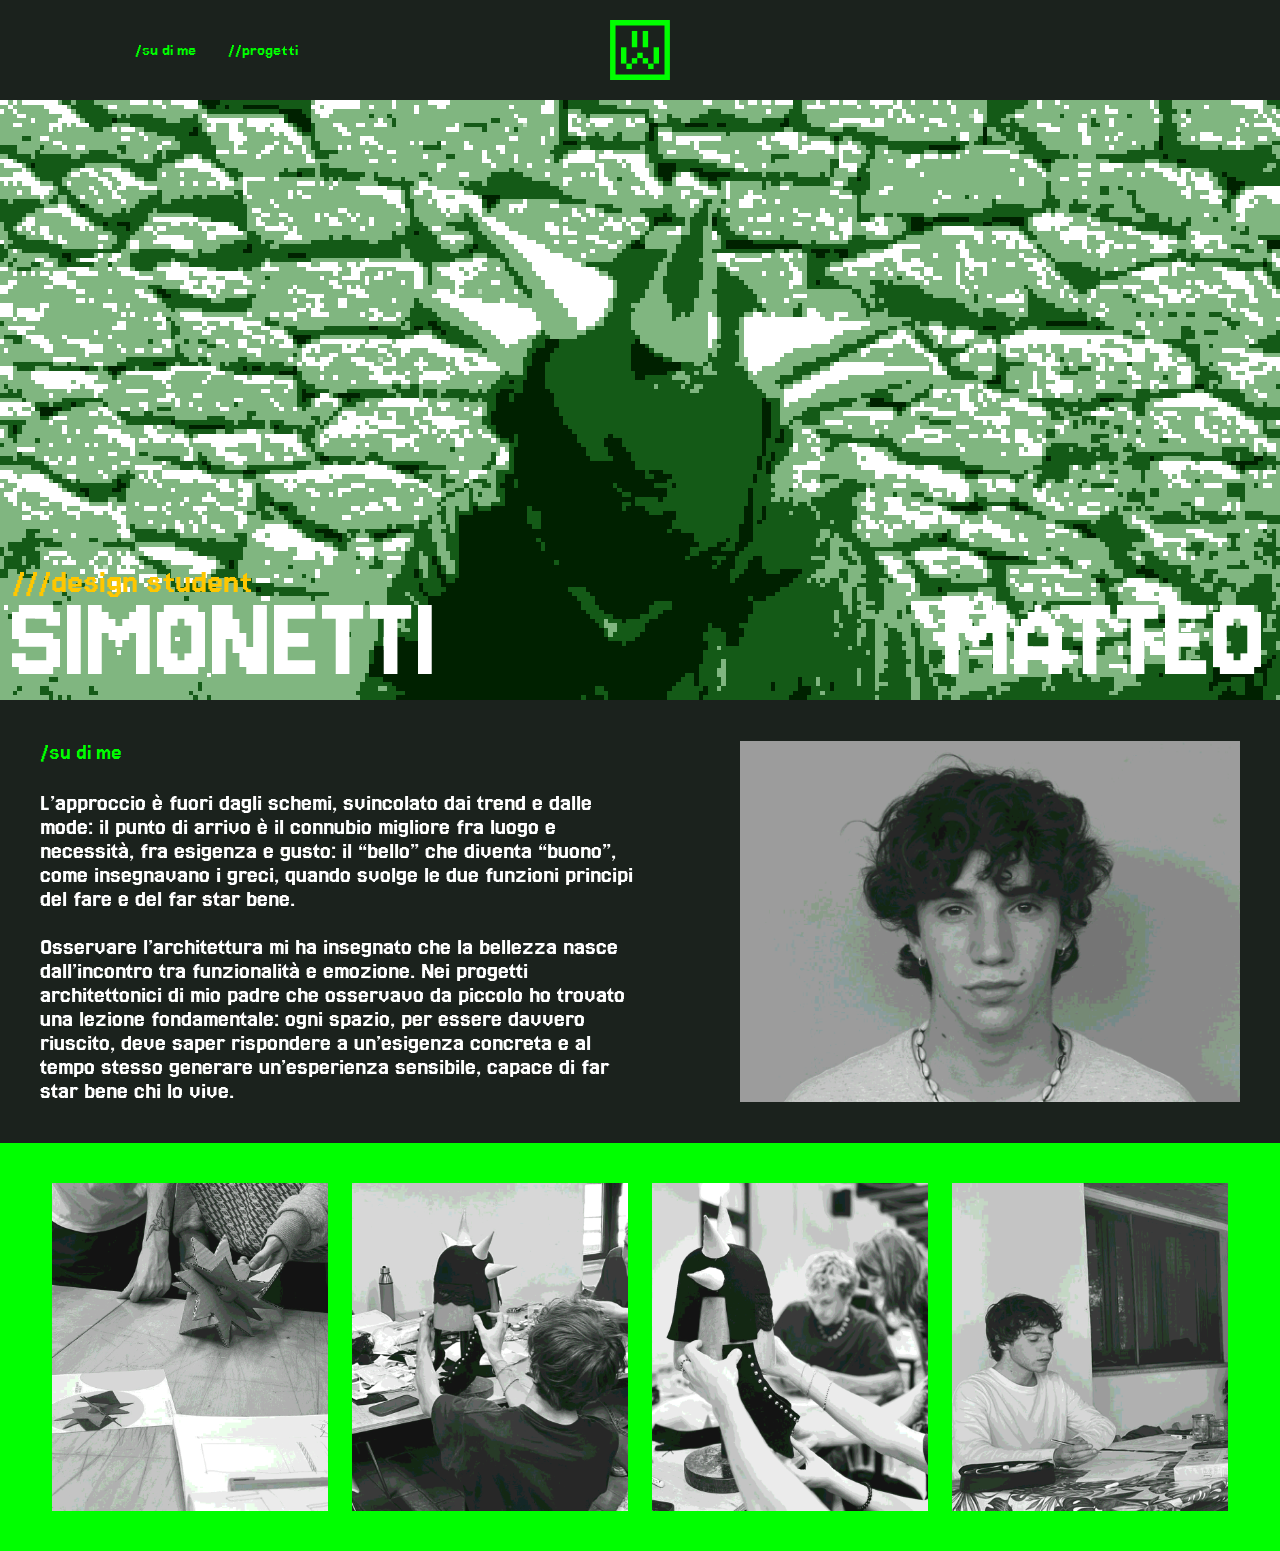
==== index.html @ 5b3b9cf5 "versione_1.1" ====
<!DOCTYPE html>
<html lang="it">

<head>
    <meta charset="UTF-8">
    <meta name="viewport" content="width=device-width, initial-scale=1.0">
    <title>Testo in colonne</title>
    <link rel="stylesheet" href="css/bootstrap-grid.css">
    <link rel="stylesheet" href="css/css.css">
    <link rel="preconnect" href="https://fonts.googleapis.com">
    <link rel="preconnect" href="https://fonts.gstatic.com" crossorigin>
    <link href="https://fonts.googleapis.com/css2?family=Jersey+10&family=Jersey+15&family=Jersey+20&family=Jersey+25&display=swap" rel="stylesheet">
</head>

<body>
    <div class="container-fluid">
        <div class="row align-items-center prima">
            <div class="col-5 menu-tendina">
                <a href="#"><img class="menu" src="imgs/menu.svg" alt="Menù"></a>
            </div>

            <div class="col-4 offset-1 ancore">
                <ul class="nav-list">
                    <li class="nav-item">
                    <a href="#" class="nav-link">/su di me</a>
                    </li>
                    <li class="nav-item">
                    <a href="#" class="nav-link">//progetti</a>
                    </li>
                </ul>
            </div>

            <div class="col-2 d-flex justify-content-center">
                <a href="#"><img class="logo" src="imgs/logo.svg" alt="Logo Matteo Simonetti"></a>
            </div>
        </div>

        <div class="row align-items-end seconda">
            <div class="col-6 nome">
                <h3>///design student</h3>
                <h1>SIMONETTI</h1>
            </div>
            
            <div class="col-6 d-flex justify-content-end cognome">
                <h1>MATTEO</h1>
            </div>
            <div class="col-12 tutto">
                <h3>///design student</h3>
                <h1>SIMONETTI MATTEO</h1>
            </div>
        </div>

        <div class="row align-items-center terza">
            <div class="col-12 col-md-6 introduzione-matteo">
                <h4>/su di me</h4>
                <p>L’approccio è fuori dagli schemi, svincolato dai trend e dalle mode: il punto di arrivo è il connubio migliore fra luogo e necessità, fra esigenza e gusto: il “bello” che diventa “buono”, come insegnavano i greci, quando svolge le due funzioni principi del fare e del far star bene.
                    <br>
                    <span class="continuo">
                        <br>Osservare l’architettura mi ha insegnato che la bellezza nasce dall’incontro tra funzionalità e emozione. Nei progetti architettonici di mio padre che osservavo da piccolo ho trovato una lezione fondamentale: ogni spazio, per essere davvero riuscito, deve saper rispondere a un’esigenza concreta e al tempo stesso generare un’esperienza sensibile, capace di far star bene chi lo vive.
                    </span>
                </p>
            </div>

            <div class="col-12 offset-md-1 col-md-5 foto-matteo">
                <img src="imgs/foto_matteo.png" alt="Ritratto di Matteo Simonetti" class="img-fluid">
            </div>
            </div>
        </div>
    </div>

    <div class="row quarta align-items-center">
        <div class="col-6 col-md-3">
            <img src="imgs/foto_lab_1.png" alt="Attività di progetto" class="img-fluid">
        </div>
        <div class="col-6 col-md-3">
            <img src="imgs/foto_lab_2.png" alt="Attività di progetto" class="img-fluid">
        </div>
        <div class="col-6 col-md-3">
            <img src="imgs/foto_lab_3.png" alt="Attività di progetto" class="img-fluid">
        </div>
        <div class="col-6 col-md-3">
            <img src="imgs/foto_lab_4.png" alt="Attività di progetto" class="img-fluid">
        </div>
    </div>

</body>
</html>
---- css/css.css ----
html, body{
    margin: 0;
    padding: 0;
}

.container-fluid{
    width: 100%;
    margin: 0px;
    padding: 0px;
}

.row{
    margin: 0px;
}

.prima{
    flex-shrink: 0;
    height: 100px;
    background-color: #1B221D;
}

.logo{
    width: 60px;
    height: 60px;
}

.menu{
    width: 60px;
    height: 60px;
}

.ancore{
    display: flex;
}

.menu-tendina{
    display: none;
}

/* Items della navigazione */
.nav-item {
    margin: 0;
    padding: 0;
}

.nav-link {
    color: #00ff00;
    font-family: "Jersey 15";
    font-size: 24px;
    text-decoration: none;
    font-size: 18px;
    margin: 8px;
    padding: 8px;
    white-space: nowrap;
}

.nav-link:hover {
    color: #E2B61A;
}

.nav-list {
    list-style: none;
    padding-left: 0;

    display: flex;
    justify-content: center;
    /* justify-content: flex-start; */
    align-items: center;
}

@media (max-width: 600px){
    .ancore{
        display: none;
    }

    .menu-tendina{
        display:flex;
    }

    .prima{
        height: 60px;
    }

    .logo{
        width: 36px;
        height: 36px;
    }

    .menu{
        width: 36px;
        height: 36px;
    }
}

.seconda{
    height: 600px;
    background-image: url(../imgs/sfondo.png);
    background-size: cover;
    background-position: center;
    background-repeat: no-repeat;
}

.seconda h1{
    color: #FFF;
    font-family: "Jersey 10";
    font-size: 128px;
    font-style: normal;
    font-weight: 400;
    line-height: 80px;
    margin-bottom: 20px;
}

.seconda h3{
    color: #FFC700;
    font-family: "Jersey 15";
    font-size: 36px;
    font-style: normal;
    font-weight: 400;
}

.nome{
    display: inline;
}

.cognome{
    display: inline;
}

.tutto{
    display: none;
}

@media (max-width: 600px){
    .seconda{
        height: 450px;
    }

    .seconda h1{
        font-size: 96px;
        line-height: 60px;
        margin-bottom: 10px;
    }
    
    .seconda h3{
        font-size: 24px;
    }
}

@media (max-width: 790px){
    .nome{
        display: none !important;
    }

    .cognome{
        display: none !important;
    }

    .tutto{
        display: block;
    }
}

.continuo{
    display: inline;
}

.introduzione-matteo{
    padding: 0px;
}

.foto-matteo{
    padding: 0px;
}

@media (max-width: 1024px){
    .continuo{
        display: none;
    }
}

.terza{
    flex-shrink: 0;
    background-color: #1B221D;
    padding: 40px;
}

h4{
    color: #0F0;
    font-family: "Jersey 15";
    font-size: 24px;
    font-style: normal;
    font-weight: 400;
    padding-bottom: 27px;
}

.terza p{
    color: #FFF;
    font-family: "Jersey 25";
    font-size: 24px;
    font-style: normal;
    font-weight: 400;
    line-height: 24px; /* 100% */
}

@media (max-width: 767px){
    .terza{
        padding: 20px;
    }

    .foto-matteo{
        padding-top: 20px;
    }

    h4{
        padding-bottom: 20px;
    }
}

.quarta{
    flex-shrink: 0;
    padding: 40px;
    background: #0F0;
}

.quarta img{
    padding: 0px;
}

@media (max-width: 767px){
    .quarta{
        padding: 20px;
        padding-bottom: 0px;
    }

    .quarta img{
        padding: 0px;
        padding-bottom: 20px;
    }
}
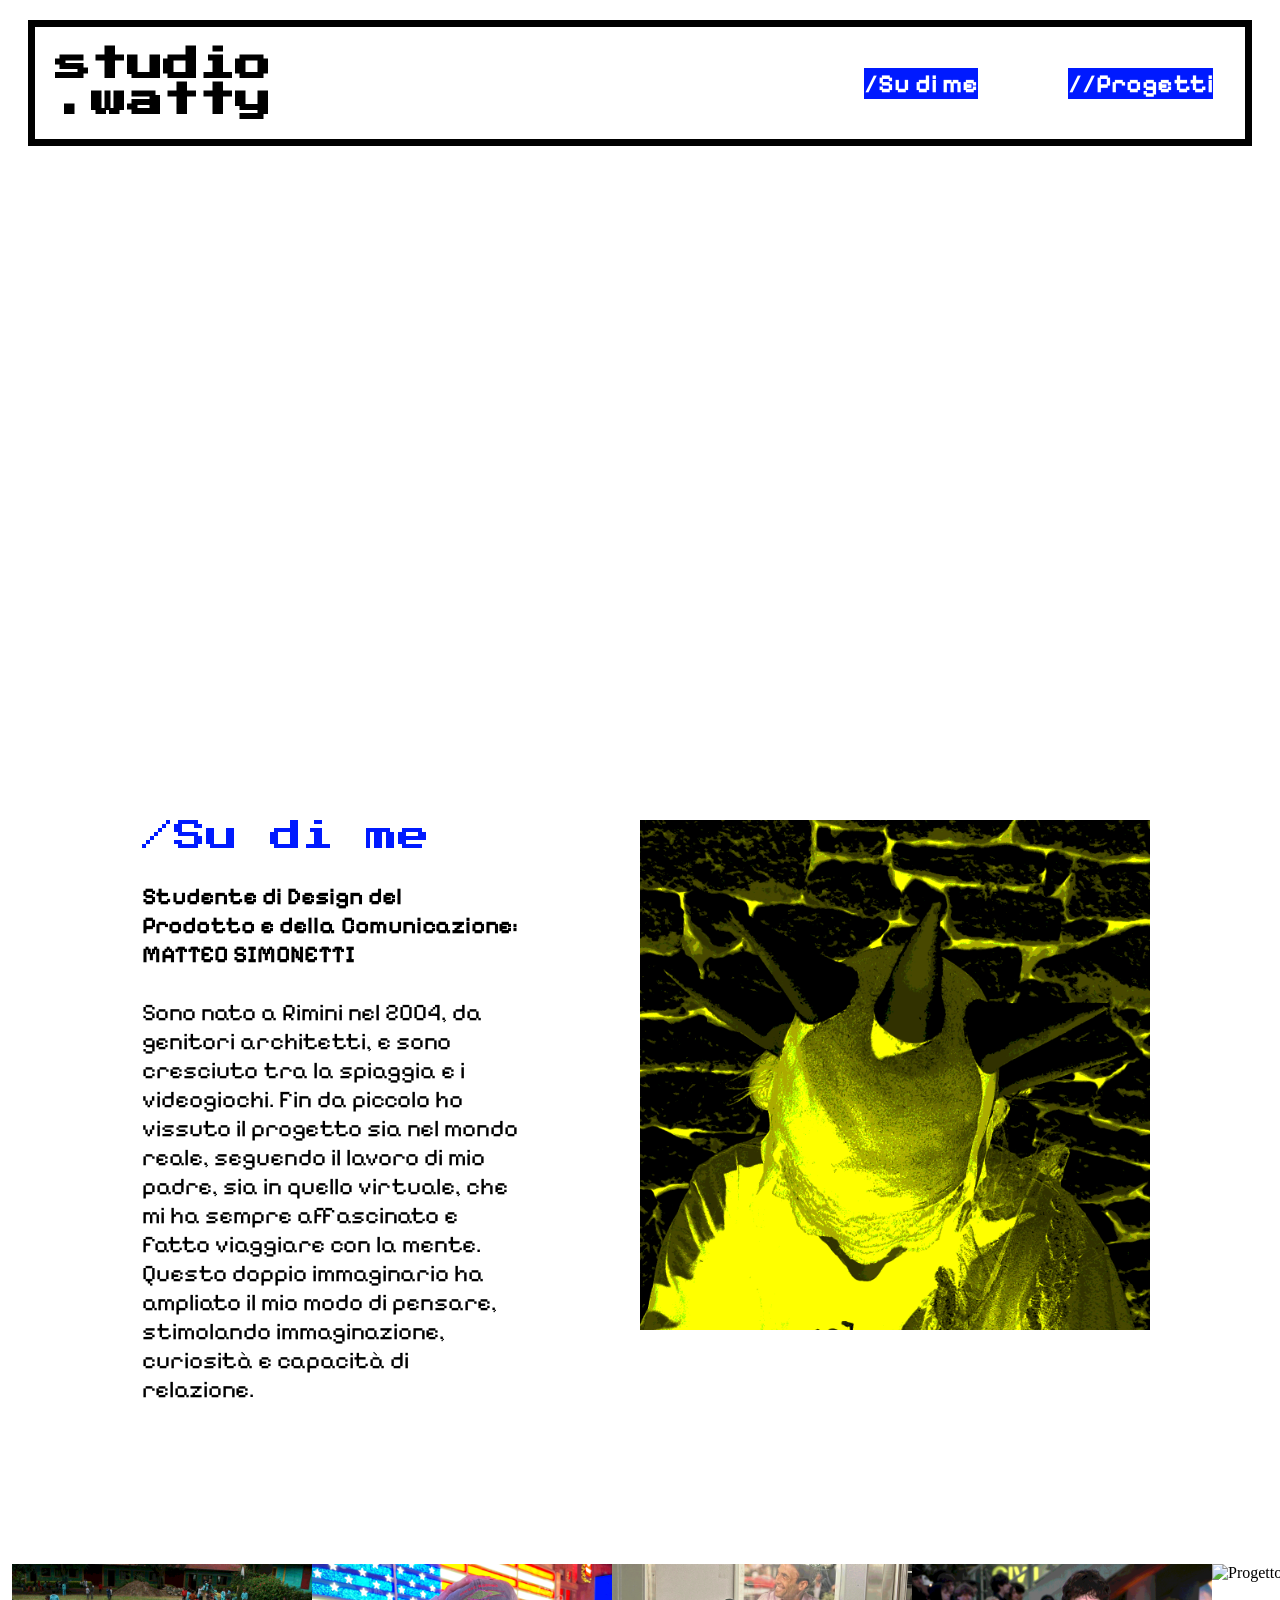
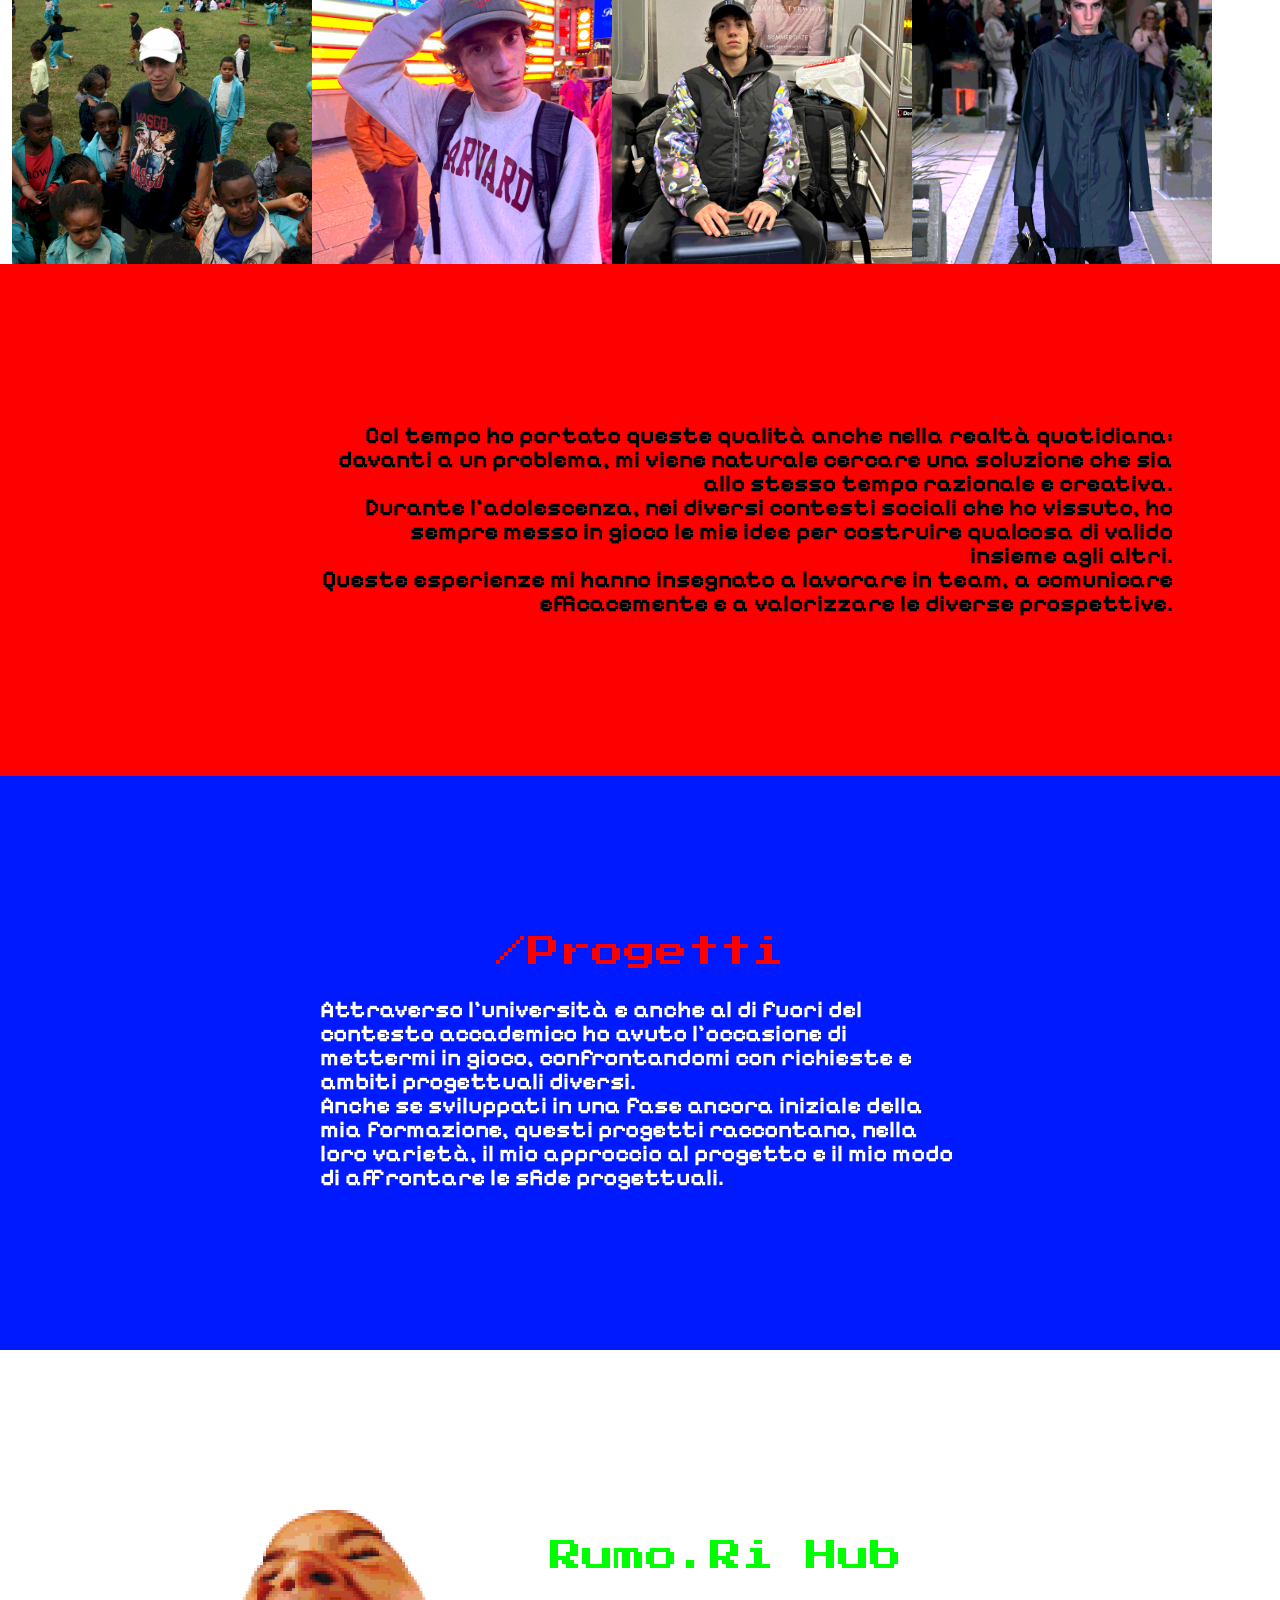
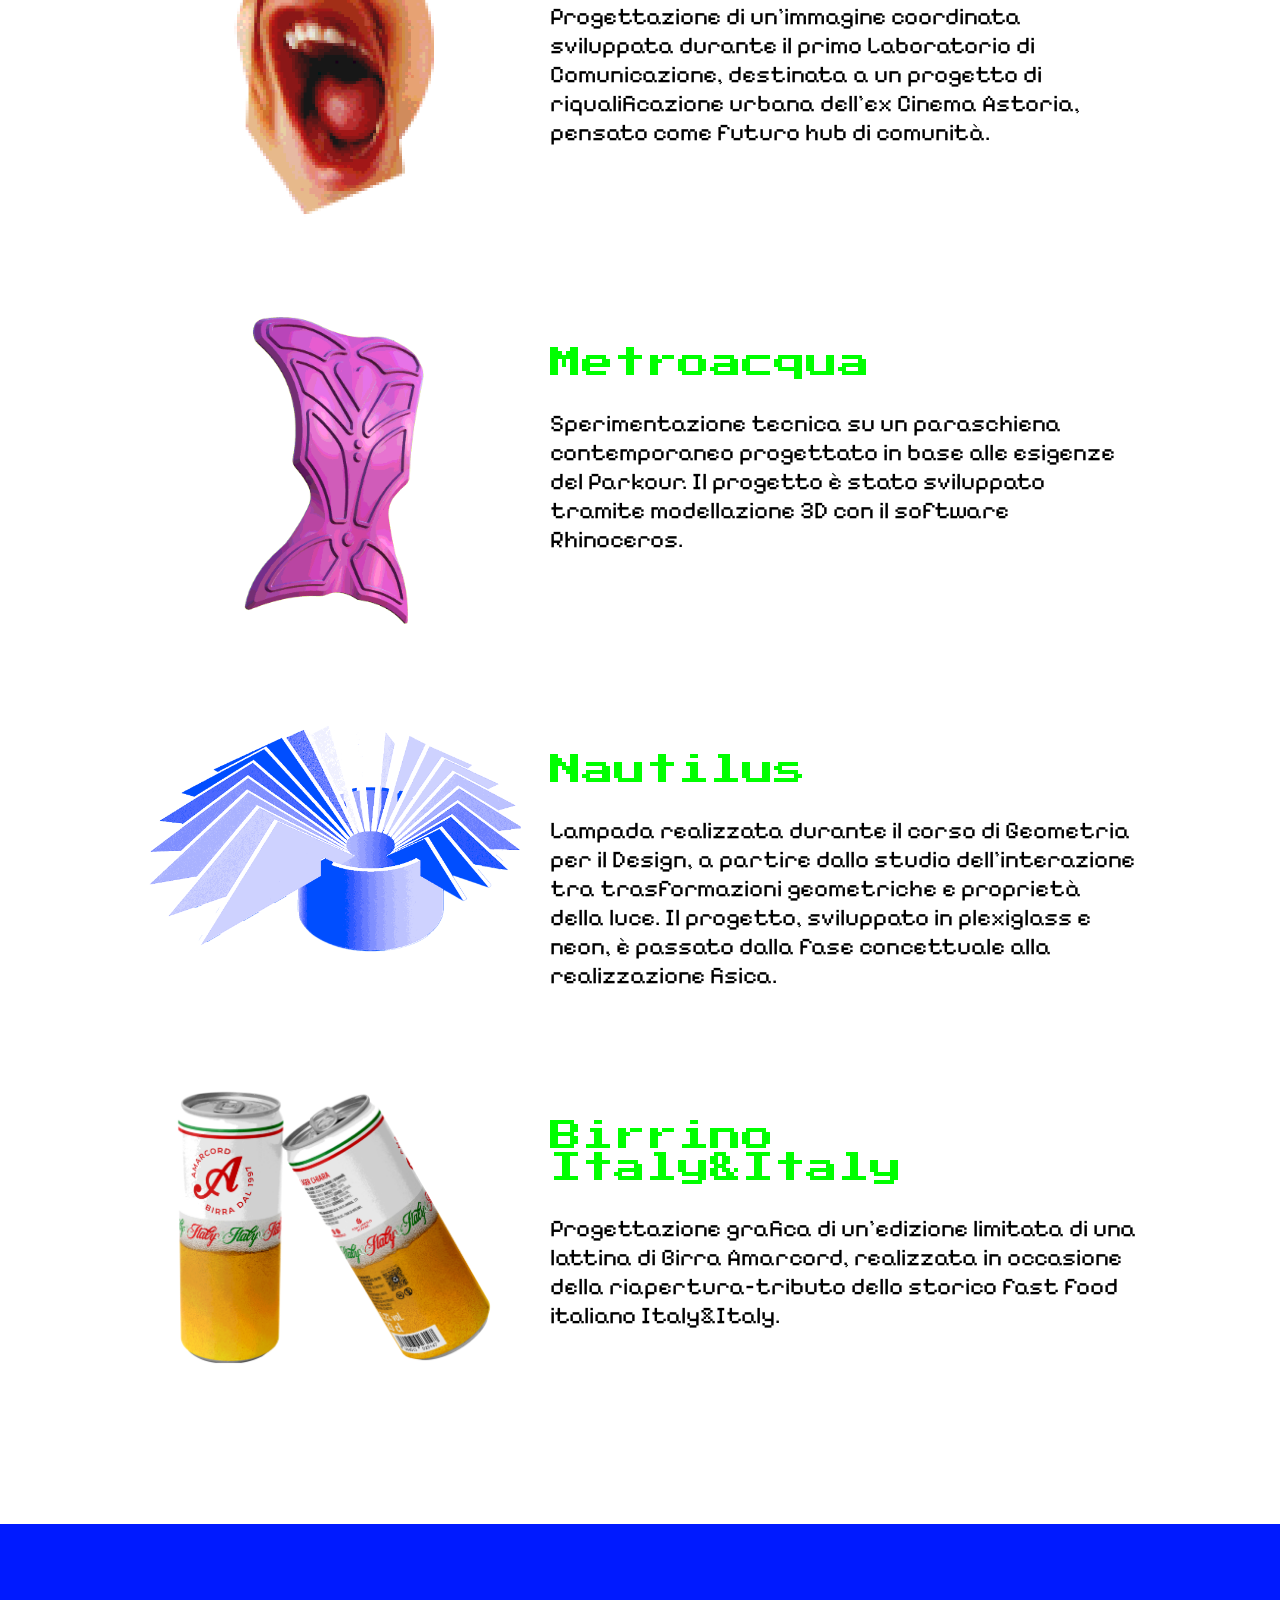
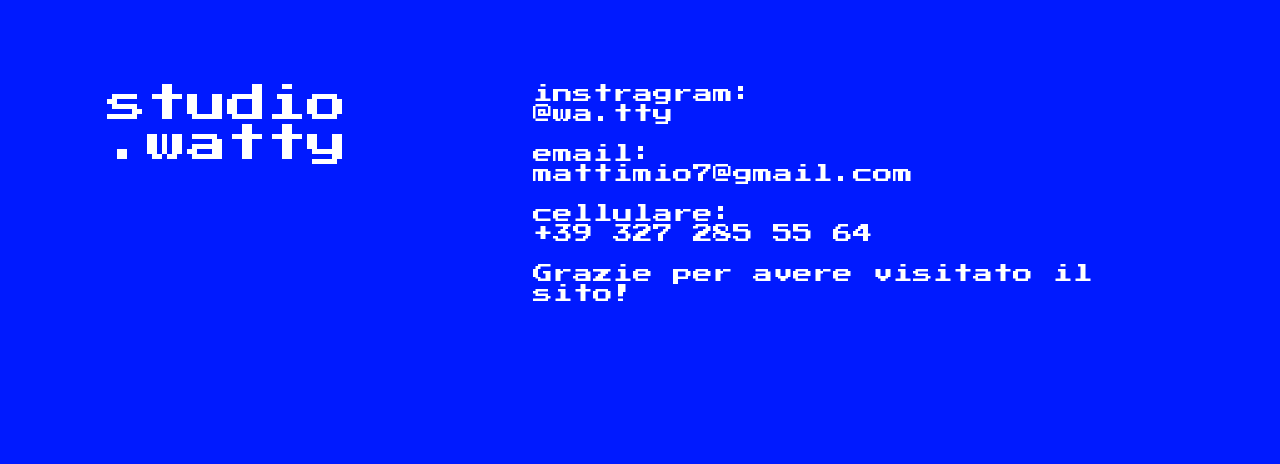
==== commit 0ab2c8b7: "Cambio sito" ====
--- a/index.html
+++ b/index.html
@@ -9,79 +9,172 @@
     <link rel="stylesheet" href="css/css.css">
     <link rel="preconnect" href="https://fonts.googleapis.com">
     <link rel="preconnect" href="https://fonts.gstatic.com" crossorigin>
-    <link href="https://fonts.googleapis.com/css2?family=Jersey+10&family=Jersey+15&family=Jersey+20&family=Jersey+25&display=swap" rel="stylesheet">
+    <link href="https://fonts.googleapis.com/css2?family=Jersey+10&family=Jersey+15&family=Jersey+20&family=Jersey+25&family=Press+Start+2P&display=swap" rel="stylesheet">
+    <link rel="preconnect" href="https://fonts.googleapis.com">
+    <link rel="preconnect" href="https://fonts.gstatic.com" crossorigin>
+    <link href="https://fonts.googleapis.com/css2?family=Jersey+10&family=Jersey+15&family=Jersey+20&family=Jersey+25&family=Pixelify+Sans:wght@400..700&family=Press+Start+2P&display=swap" rel="stylesheet">
 </head>
 
 <body>
-    <div class="container-fluid">
+    <div class="container-fluid container1 bg-img">
         <div class="row align-items-center prima">
-            <div class="col-5 menu-tendina">
-                <a href="#"><img class="menu" src="imgs/menu.svg" alt="Menù"></a>
+            <div class="col-3 logo">
+                <h2>studio<br>.watty</h2>
             </div>
 
-            <div class="col-4 offset-1 ancore">
+            <div class="col-8 offset-1 ancore">
                 <ul class="nav-list">
                     <li class="nav-item">
-                    <a href="#" class="nav-link">/su di me</a>
+                    <a href="#su-di-me" class="nav-link">/Su di me</a>
                     </li>
-                    <li class="nav-item">
-                    <a href="#" class="nav-link">//progetti</a>
+                    <li class="nav-item secondo-nav">
+                    <a href="#progetti" class="nav-link">//Progetti</a>
                     </li>
                 </ul>
-            </div>
-
-            <div class="col-2 d-flex justify-content-center">
-                <a href="#"><img class="logo" src="imgs/logo.svg" alt="Logo Matteo Simonetti"></a>
-            </div>
-        </div>
-
-        <div class="row align-items-end seconda">
-            <div class="col-6 nome">
-                <h3>///design student</h3>
-                <h1>SIMONETTI</h1>
-            </div>
-            
-            <div class="col-6 d-flex justify-content-end cognome">
-                <h1>MATTEO</h1>
-            </div>
-            <div class="col-12 tutto">
-                <h3>///design student</h3>
-                <h1>SIMONETTI MATTEO</h1>
-            </div>
-        </div>
-
-        <div class="row align-items-center terza">
-            <div class="col-12 col-md-6 introduzione-matteo">
-                <h4>/su di me</h4>
-                <p>L’approccio è fuori dagli schemi, svincolato dai trend e dalle mode: il punto di arrivo è il connubio migliore fra luogo e necessità, fra esigenza e gusto: il “bello” che diventa “buono”, come insegnavano i greci, quando svolge le due funzioni principi del fare e del far star bene.
-                    <br>
-                    <span class="continuo">
-                        <br>Osservare l’architettura mi ha insegnato che la bellezza nasce dall’incontro tra funzionalità e emozione. Nei progetti architettonici di mio padre che osservavo da piccolo ho trovato una lezione fondamentale: ogni spazio, per essere davvero riuscito, deve saper rispondere a un’esigenza concreta e al tempo stesso generare un’esperienza sensibile, capace di far star bene chi lo vive.
-                    </span>
-                </p>
-            </div>
-
-            <div class="col-12 offset-md-1 col-md-5 foto-matteo">
-                <img src="imgs/foto_matteo.png" alt="Ritratto di Matteo Simonetti" class="img-fluid">
-            </div>
             </div>
         </div>
     </div>
 
-    <div class="row quarta align-items-center">
-        <div class="col-6 col-md-3">
-            <img src="imgs/foto_lab_1.png" alt="Attività di progetto" class="img-fluid">
+    <div class="container-fluid container2">
+        <div class="row align-items-start seconda" id="su-di-me">
+            <div class="col-12 offset-md-1 col-md-4 su-di-me">
+                <h1>/Su di me</h1>
+                <p><strong>Studente di Design del Prodotto e della Comunicazione:<br>MATTEO SIMONETTI
+                </strong>
+                <br>
+                <br>
+                Sono nato a Rimini nel 2004, da genitori architetti, e sono cresciuto tra la spiaggia e i videogiochi. Fin da piccolo ho vissuto il progetto sia nel mondo reale, seguendo il lavoro di mio padre, sia in quello virtuale, che mi ha sempre affascinato e fatto viaggiare con la mente. Questo doppio immaginario ha ampliato il mio modo di pensare, stimolando immaginazione, curiosità e capacità di relazione.
+                </p>
+            </div>
+            <div class="offset-1 col-10 offset-md-1 col-md-5 foto-mia">
+                <img src="imgs/foto-mia.png" alt="Matteo Simonetti" class="img-fluid">
+            </div>
         </div>
-        <div class="col-6 col-md-3">
-            <img src="imgs/foto_lab_2.png" alt="Attività di progetto" class="img-fluid">
+
+        <!--Carousel di immagini mie-->
+        <div class="row terza">
+            <div class="carousel-container">
+                <div class="carousel-item">
+                    <img src="imgs/watty1.png" alt="Progetto 1" class="carousel-img">
+                </div>
+                <div class="carousel-item">
+                    <img src="imgs/watty2.png" alt="Progetto 2" class="carousel-img">
+                </div>
+                <div class="carousel-item">
+                    <img src="imgs/watty3.png" alt="Progetto 3" class="carousel-img">
+                </div>
+                <div class="carousel-item">
+                    <img src="imgs/watty4.png" alt="Progetto 4" class="carousel-img">
+                </div>
+                <div class="carousel-item">
+                    <img src="imgs/watty5.png" alt="Progetto 5" class="carousel-img">
+                </div>
+                <div class="carousel-item">
+                    <img src="imgs/watty6.png" alt="Progetto 6" class="carousel-img">
+                </div>
+                <div class="carousel-item">
+                    <img src="imgs/watty1.png" alt="Progetto 1" class="carousel-img">
+                </div>
+                <div class="carousel-item">
+                    <img src="imgs/watty2.png" alt="Progetto 2" class="carousel-img">
+                </div>
+                <div class="carousel-item">
+                    <img src="imgs/watty3.png" alt="Progetto 3" class="carousel-img">
+                </div>
+                <div class="carousel-item">
+                    <img src="imgs/watty4.png" alt="Progetto 4" class="carousel-img">
+                </div>
+                <div class="carousel-item">
+                    <img src="imgs/watty5.png" alt="Progetto 5" class="carousel-img">
+                </div>
+                <div class="carousel-item">
+                    <img src="imgs/watty6.png" alt="Progetto 6" class="carousel-img">
+                </div>
+            </div>
         </div>
-        <div class="col-6 col-md-3">
-            <img src="imgs/foto_lab_3.png" alt="Attività di progetto" class="img-fluid">
+
+        <div class="row quarta">
+            <div class="col-12 offset-md-3 col-md-8 testo-hobby">
+                <p>Col tempo ho portato queste qualità anche nella realtà quotidiana: davanti a un problema, mi viene naturale cercare una soluzione che sia allo stesso tempo razionale e creativa.
+                    <br>Durante l’adolescenza, nei diversi contesti sociali che ho vissuto, ho sempre messo in gioco le mie idee per costruire qualcosa di valido insieme agli altri.
+                    <br>Queste esperienze mi hanno insegnato a lavorare in team, a comunicare efficacemente e a valorizzare le diverse prospettive.
+                </p>
+                </div>
         </div>
-        <div class="col-6 col-md-3">
-            <img src="imgs/foto_lab_4.png" alt="Attività di progetto" class="img-fluid">
+
+        <div class="row quinta" id="progetti">
+            <div class="col-12 offset-md-3 col-md-6 progetti-intro">
+                <h1>/Progetti</h1>
+                <p>Attraverso l’università e anche al di fuori del contesto accademico ho avuto l’occasione di mettermi in gioco, confrontandomi con richieste e ambiti progettuali diversi.
+                    <br>Anche se sviluppati in una fase ancora iniziale della mia formazione, questi progetti raccontano, nella loro varietà, il mio approccio al progetto e il mio modo di affrontare le sfide progettuali.
+                </p>
+            </div>
+        </div>
+
+        <div class="row project-row xprima">
+            <div class="col-md-4 offset-md-1 offset-1 col-10">
+                <img src="imgs/rumori.png" alt="Progetto 1" class="project-img">
+            </div>
+            <div class="col-md-6 col-12">
+                <div class="project-content">
+                    <h1>Rumo.Ri Hub</h1>
+                    <p>Progettazione di un’immagine coordinata sviluppata durante il primo Laboratorio di Comunicazione, destinata a un progetto di riqualificazione urbana dell’ex Cinema Astoria, pensato come futuro hub di comunità.</p>
+                </div>
+            </div>
+        </div>
+
+        <div class="row project-row">
+            <div class="col-md-4 offset-md-1 offset-1 col-10">
+                <img src="imgs/metroacqua.png" alt="Progetto 2" class="project-img">
+            </div>
+            <div class="col-md-6 col-12">
+                <div class="project-content">
+                    <h1>Metroacqua</h1>
+                    <p>Sperimentazione tecnica su un paraschiena contemporaneo progettato in base alle esigenze del Parkour. Il progetto è stato sviluppato tramite modellazione 3D con il software Rhinoceros.</p>
+                </div>
+            </div>
+        </div>
+
+        <div class="row project-row">
+            <div class="col-md-4 offset-md-1 offset-1 col-10">
+                <img src="imgs/nautilus.png" alt="Progetto 3" class="project-img">
+            </div>
+            <div class="col-md-6 col-12">
+                <div class="project-content">
+                    <h1>Nautilus</h1>
+                    <p>Lampada realizzata durante il corso di Geometria per il Design, a partire dallo studio dell’interazione tra trasformazioni geometriche e proprietà della luce. Il progetto, sviluppato in plexiglass e neon, è passato dalla fase concettuale alla realizzazione fisica.</p>
+                </div>
+            </div>
+        </div>
+
+        <div class="row project-row xultima">
+            <div class="col-md-4 offset-md-1 offset-1 col-10">
+                <img src="imgs/birrino.png" alt="Progetto 4" class="project-img">
+            </div>
+            <div class="col-md-6 col-12">
+                <div class="project-content">
+                    <h1>Birrino Italy&Italy</h1>
+                    <p>Progettazione grafica di un’edizione limitata di una lattina di Birra Amarcord, realizzata in occasione della riapertura–tributo dello storico fast food italiano Italy&Italy.</p>
+                </div>
+            </div>
+        </div>
+
+        <div class="row footer">
+            <div class="col-12 offset-md-1 col-md-4">
+                <h3>studio<br>.watty</h3>
+            </div>
+            <div class="col-12 col-md-6">
+                <p>instragram:<br>
+                @wa.tty
+                <br> <br>
+                email:<br>
+                mattimio7@gmail.com
+                <br> <br>
+                cellulare:<br>
+                +39 327 285 55 64
+                <br> <br>
+                Grazie per avere visitato il sito!
+            </div>
         </div>
     </div>
-
-</body>
-</html>+</body>
--- a/css/css.css
+++ b/css/css.css
@@ -1,239 +1,387 @@
 html, body{
+    margin: 0px;
+    padding: 0px;
+    height: 100%;
+}
+
+.container-fluid{
+    padding: 0px;
+    margin: 0px;
+}
+
+.container1{
+    padding-left: 40px !important;
+    padding-right: 40px !important;
+    padding-top: 20px !important;
+}
+
+
+
+.container2{
+    padding: 0px 40px !important;
+}
+
+.bg-img{
+    background-image: url('../imgs/golf2.png');
+    background-size: cover;
+    background-position: center;
+    min-height: 660px;
+}
+
+.prima{
+    padding: 20px;
+    border: 1px solid #ccc;
+    border: 7px solid #000;
+    background: #FFF;
+}
+
+.logo{
+    color: #000;
+    font-family: "Press Start 2P";
+    font-size: 24px;
+    padding: 0px;
+}
+
+.nav-item{
+    list-style: none;
+    text-decoration: none;
+    display: inline-block;
+    color: white;
+    font-family: "Pixelify Sans";
+    font-size: 26px;
+    font-style: normal;
+    font-weight: 700;
+    line-height: normal;
+    padding: 0px;
+    background-color: #001AFF;
+    transition: background-color 0.3s ease;
+}
+
+.secondo-nav{
+    margin-left: 80px;
+}
+
+.ancore {
+    display: flex;
+    justify-content: flex-end;
+}
+
+.nav-list {
+    display: flex;
+    flex-wrap: wrap;
+    list-style: none;
     margin: 0;
     padding: 0;
-}
-
-.container-fluid{
+    justify-content: flex-end;
+    gap: 10px;
+}
+
+.nav-item:hover{
+    background-color: #FF0000;
+}
+
+.nav-list{
+    justify-content: end;
+}
+
+.nav-link{
+    text-decoration: none;
+    color: white;
+}
+
+h1{
+    color: #001AFF;
+    font-family: "Press Start 2P";
+    font-size: 32px;
+    font-style: normal;
+    font-weight: 400;
+    line-height: normal;
+    padding-bottom: 30px;
+}
+
+P{
+    color: #000;
+    font-family: "Pixelify Sans";
+    font-size: 24px;
+}
+
+.su-di-me{
+    padding-right: 20px;
+}
+
+.foto-mia{
+    justify-content: end;
+    padding: 0px;
+}
+
+.seconda{
+    padding: 160px 0px;
+    align-items: flex-start;
+}
+
+.terza{
+    overflow: hidden;
+    width: 100vw;
+    position: relative;
+    left: 50%;
+    right: 50%;
+    margin-left: -50vw;
+    margin-right: -50vw;
+}
+
+.carousel-container{
+    display: flex;
+    gap: 0px;
+    animation: scroll 20s linear infinite;
+}
+
+@keyframes scroll {
+    0% {
+        transform: translateX(0);
+    }
+    100% {
+        transform: translateX(-100%);
+    }
+}
+
+.carousel-item{
+    flex: 0 0 auto;
+    aspect-ratio: 1 / 1;
+    min-width: calc(100vw / 6);
+    height: 300px;
+}
+
+.carousel-img{
     width: 100%;
-    margin: 0px;
-    padding: 0px;
-}
-
-.row{
-    margin: 0px;
-}
-
-.prima{
-    flex-shrink: 0;
-    height: 100px;
-    background-color: #1B221D;
-}
-
-.logo{
-    width: 60px;
-    height: 60px;
-}
-
-.menu{
-    width: 60px;
-    height: 60px;
-}
-
-.ancore{
-    display: flex;
-}
-
-.menu-tendina{
-    display: none;
-}
-
-/* Items della navigazione */
-.nav-item {
-    margin: 0;
-    padding: 0;
-}
-
-.nav-link {
+    height: 100%;
+    object-fit: cover;
+    display: block;
+}
+
+.quarta{
+    padding: 160px 0px;
+    background-color:#FF0000;
+    width: 100vw;
+    position: relative;
+    left: 50%;
+    right: 50%;
+    margin-left: -50vw;
+    margin-right: -50vw;
+}
+
+.quinta{
+    padding: 160px 0px;
+    background-color:#001AFF ;
+    width: 100vw;
+    position: relative;
+    left: 50%;
+    right: 50%;
+    margin-left: -50vw;
+    margin-right: -50vw;
+}
+
+.quinta h1{
+    color:#FF0000;
+    text-align: center;
+    padding-bottom: 30px;
+    position: relative;
+    z-index: 1;
+}
+
+.quinta p{
+    color: #FFF;
+    font-family: "Pixelify Sans";
+    font-size: 24px;
+    font-style: normal;
+    font-weight: 700;
+    line-height: 24px; /* 100% */
+    position: relative;
+    z-index: 1;
+}
+
+.testo-hobby{
+    color: #000;
+    text-align: right;
+    font-family: "Pixelify Sans";
+    font-size: 24px;
+    font-style: normal;
+    font-weight: 700;
+    line-height: 24px; /* 100% */
+    position: relative;
+    z-index: 1;
+}
+
+.project-img{
+    width: 100%;
+    object-fit: cover;
+    display: block;
+    max-width: 400px;
+}
+
+h3{
+    color: #0F0;
+    text-align: center;
+    font-family: "Pixelify Sans";
+    font-size: 36px;
+    font-style: normal;
+    font-weight: 400;
+    line-height: 30px; /* 83.333% */
+    padding: 10px 0px;
+}
+
+.xprima{
+        padding-top: 160px;
+    }
+
+.xultima{
+        padding-bottom: 160px;
+        margin-bottom: 0px !important
+    }
+
+
+.project-row{
+    margin-bottom: 100px;
+    align-items: flex-start;
+}
+
+.project-row h1{
     color: #00ff00;
-    font-family: "Jersey 15";
-    font-size: 24px;
-    text-decoration: none;
-    font-size: 18px;
-    margin: 8px;
-    padding: 8px;
-    white-space: nowrap;
-}
-
-.nav-link:hover {
-    color: #E2B61A;
-}
-
-.nav-list {
-    list-style: none;
-    padding-left: 0;
-
-    display: flex;
-    justify-content: center;
-    /* justify-content: flex-start; */
-    align-items: center;
-}
-
-@media (max-width: 600px){
-    .ancore{
+    padding-top: 30px;
+}
+
+.footer{
+    padding: 160px 0px;
+    background-color: #001AFF;
+    width: 100vw;
+    position: relative;
+    left: 50%;
+    right: 50%;
+    margin-left: -50vw;
+    margin-right: -50vw;
+}
+
+.footer h3{
+    color: #FFF;
+    font-family: "Press Start 2P";
+    font-size: 40px;
+    font-style: normal;
+    font-weight: 400;
+    line-height: normal;
+    padding: 0px;
+    padding-bottom: 30px;
+    text-align: left;
+}
+
+.footer p{
+   color: #FFF;
+    font-family: "Press Start 2P";
+    font-size: 20px;
+    font-style: normal;
+    font-weight: 400;
+    line-height: normal;
+}
+
+.footer div{
+    padding-left: 0px;
+    padding-right: 0px;
+}
+
+.testo-hobby, .progetti-intro{
+    padding: 0px;
+}
+
+/* Media Queries - Responsive Design */
+@media (max-width: 769px) {
+    /* Padding adjustments */
+    .seconda, .quarta, .quinta, .x1, .footer {
+        padding: 50px 0px !important;
+    }
+
+    .quarta, .quinta, .footer {
+        padding: 50px 40px !important;
+    }
+
+    .xprima{
+        padding-top: 50px;
+    }
+
+    .xultima{
+        padding-bottom: 50px;
+    }
+
+    .project-row {
+        margin-bottom: 50px;
+    }
+
+    /* Font size adjustments */
+    h1 {
+        font-size: 24px;
+    }
+
+    .prima h2{
+        font-size: 20px;
+    }
+
+    P, .testo-hobby, .quinta p {
+        font-size: 16px;
+    }
+
+    /* Carousel adjustments */
+    .carousel-item {
+        height: 200px;
+    }
+
+    /* Photo adjustments */
+    .bg-img {
+        min-height: 530px;
+    }
+
+    .foto-mia {
+        max-width: 400px;
+        padding-top: 50px;
+        margin-left: auto;
+        margin-right: auto;
+    }
+
+    .prima {
+        padding: 10px;
+    }
+
+    .nav-item{
+        font-size: 18px;
+    }
+
+    .secondo-nav{
+        margin-left: 30px;
+    }
+
+    .project-img {
+        max-width: 250px;
+        margin-left: auto;
+        margin-right: auto;
+        display: block;
+    }
+
+    .ultima{
+    margin-bottom: 0px !important;  
+    }
+
+    /* Footer text adjustments */
+    .footer h3 {
+        font-size: 24px;
+    }
+
+    .footer p {
+        font-size: 11px;
+    }
+}
+
+@media (max-width: 375px) {
+    .nav-item{
         display: none;
     }
 
-    .menu-tendina{
-        display:flex;
-    }
-
-    .prima{
-        height: 60px;
-    }
-
-    .logo{
-        width: 36px;
-        height: 36px;
-    }
-
-    .menu{
-        width: 36px;
-        height: 36px;
-    }
-}
-
-.seconda{
-    height: 600px;
-    background-image: url(../imgs/sfondo.png);
-    background-size: cover;
-    background-position: center;
-    background-repeat: no-repeat;
-}
-
-.seconda h1{
-    color: #FFF;
-    font-family: "Jersey 10";
-    font-size: 128px;
-    font-style: normal;
-    font-weight: 400;
-    line-height: 80px;
-    margin-bottom: 20px;
-}
-
-.seconda h3{
-    color: #FFC700;
-    font-family: "Jersey 15";
-    font-size: 36px;
-    font-style: normal;
-    font-weight: 400;
-}
-
-.nome{
-    display: inline;
-}
-
-.cognome{
-    display: inline;
-}
-
-.tutto{
-    display: none;
-}
-
-@media (max-width: 600px){
-    .seconda{
-        height: 450px;
-    }
-
-    .seconda h1{
-        font-size: 96px;
-        line-height: 60px;
-        margin-bottom: 10px;
-    }
-    
-    .seconda h3{
-        font-size: 24px;
-    }
-}
-
-@media (max-width: 790px){
-    .nome{
-        display: none !important;
-    }
-
-    .cognome{
-        display: none !important;
-    }
-
-    .tutto{
-        display: block;
-    }
-}
-
-.continuo{
-    display: inline;
-}
-
-.introduzione-matteo{
-    padding: 0px;
-}
-
-.foto-matteo{
-    padding: 0px;
-}
-
-@media (max-width: 1024px){
-    .continuo{
-        display: none;
-    }
-}
-
-.terza{
-    flex-shrink: 0;
-    background-color: #1B221D;
-    padding: 40px;
-}
-
-h4{
-    color: #0F0;
-    font-family: "Jersey 15";
-    font-size: 24px;
-    font-style: normal;
-    font-weight: 400;
-    padding-bottom: 27px;
-}
-
-.terza p{
-    color: #FFF;
-    font-family: "Jersey 25";
-    font-size: 24px;
-    font-style: normal;
-    font-weight: 400;
-    line-height: 24px; /* 100% */
-}
-
-@media (max-width: 767px){
-    .terza{
-        padding: 20px;
-    }
-
-    .foto-matteo{
-        padding-top: 20px;
-    }
-
-    h4{
-        padding-bottom: 20px;
-    }
-}
-
-.quarta{
-    flex-shrink: 0;
-    padding: 40px;
-    background: #0F0;
-}
-
-.quarta img{
-    padding: 0px;
-}
-
-@media (max-width: 767px){
-    .quarta{
-        padding: 20px;
-        padding-bottom: 0px;
-    }
-
-    .quarta img{
-        padding: 0px;
-        padding-bottom: 20px;
-    }
-}
+    .bg-img{
+        min-height: 400px;
+    }
+}
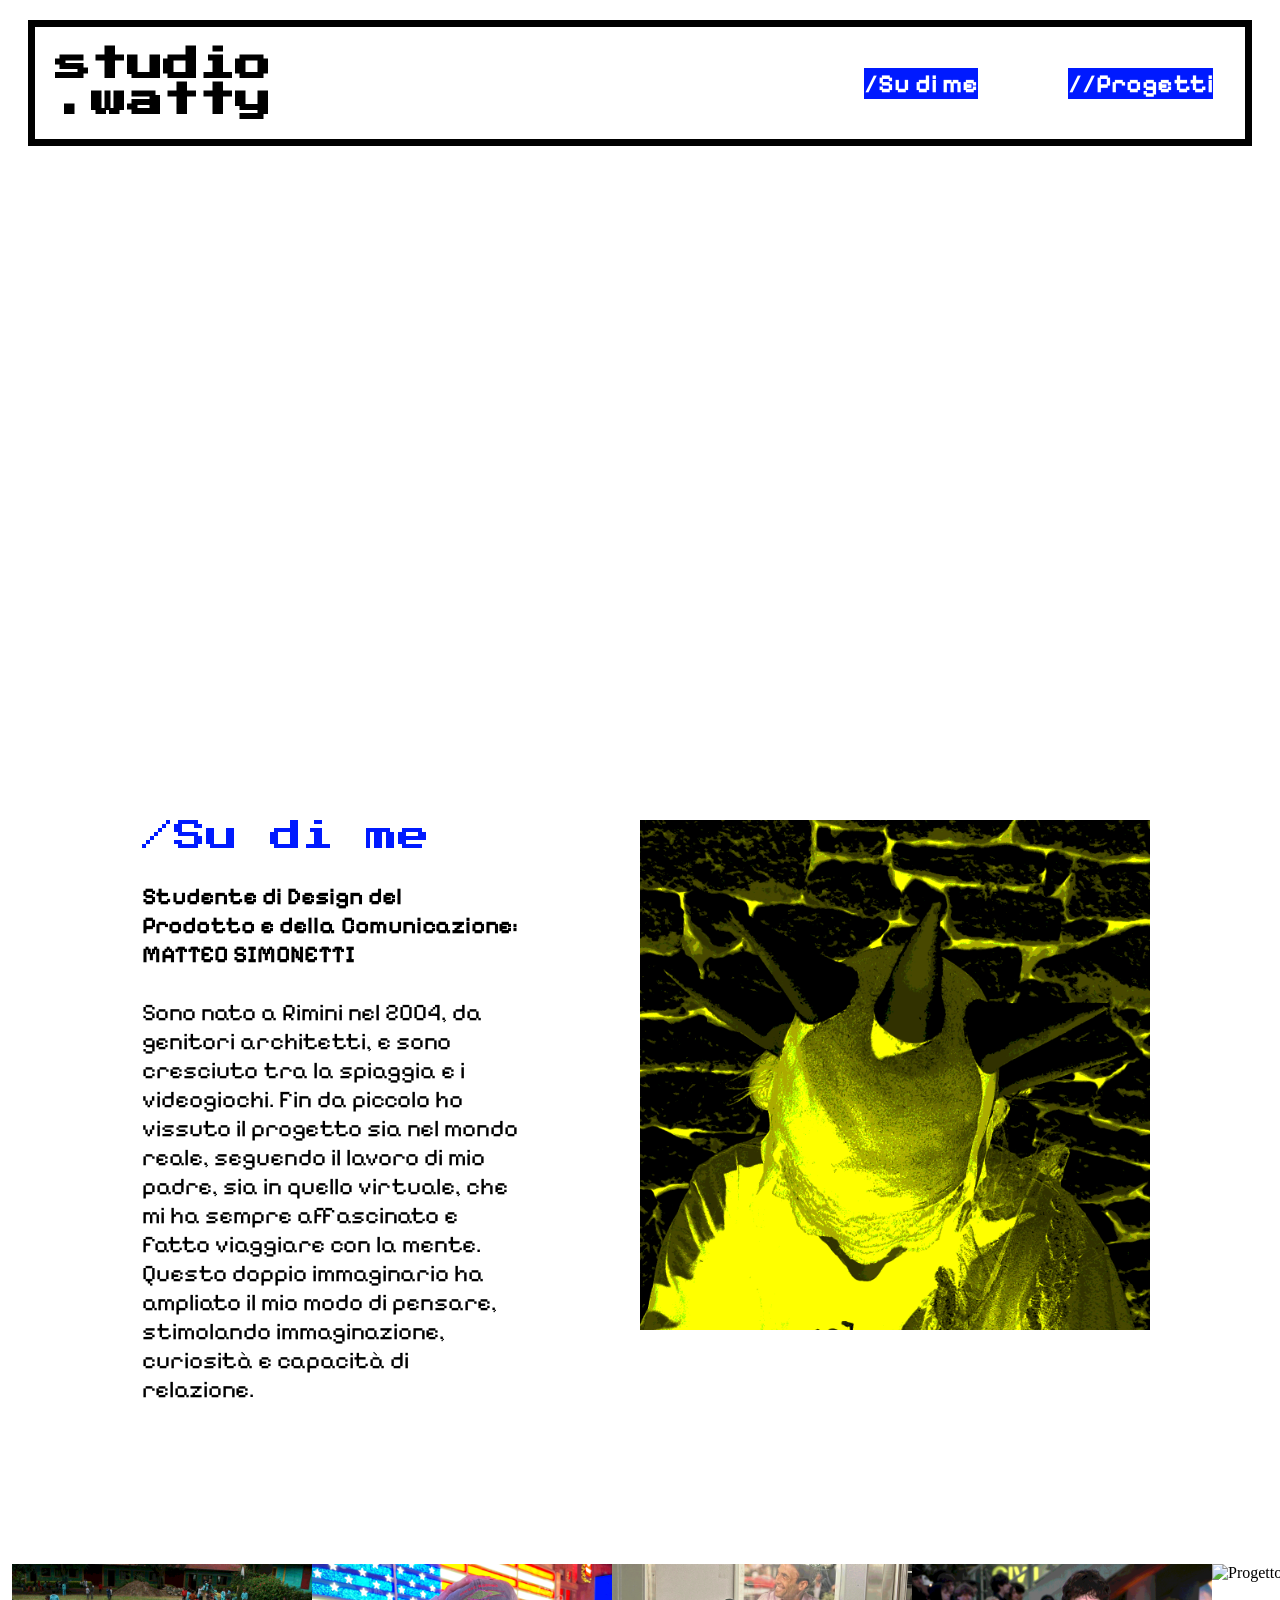
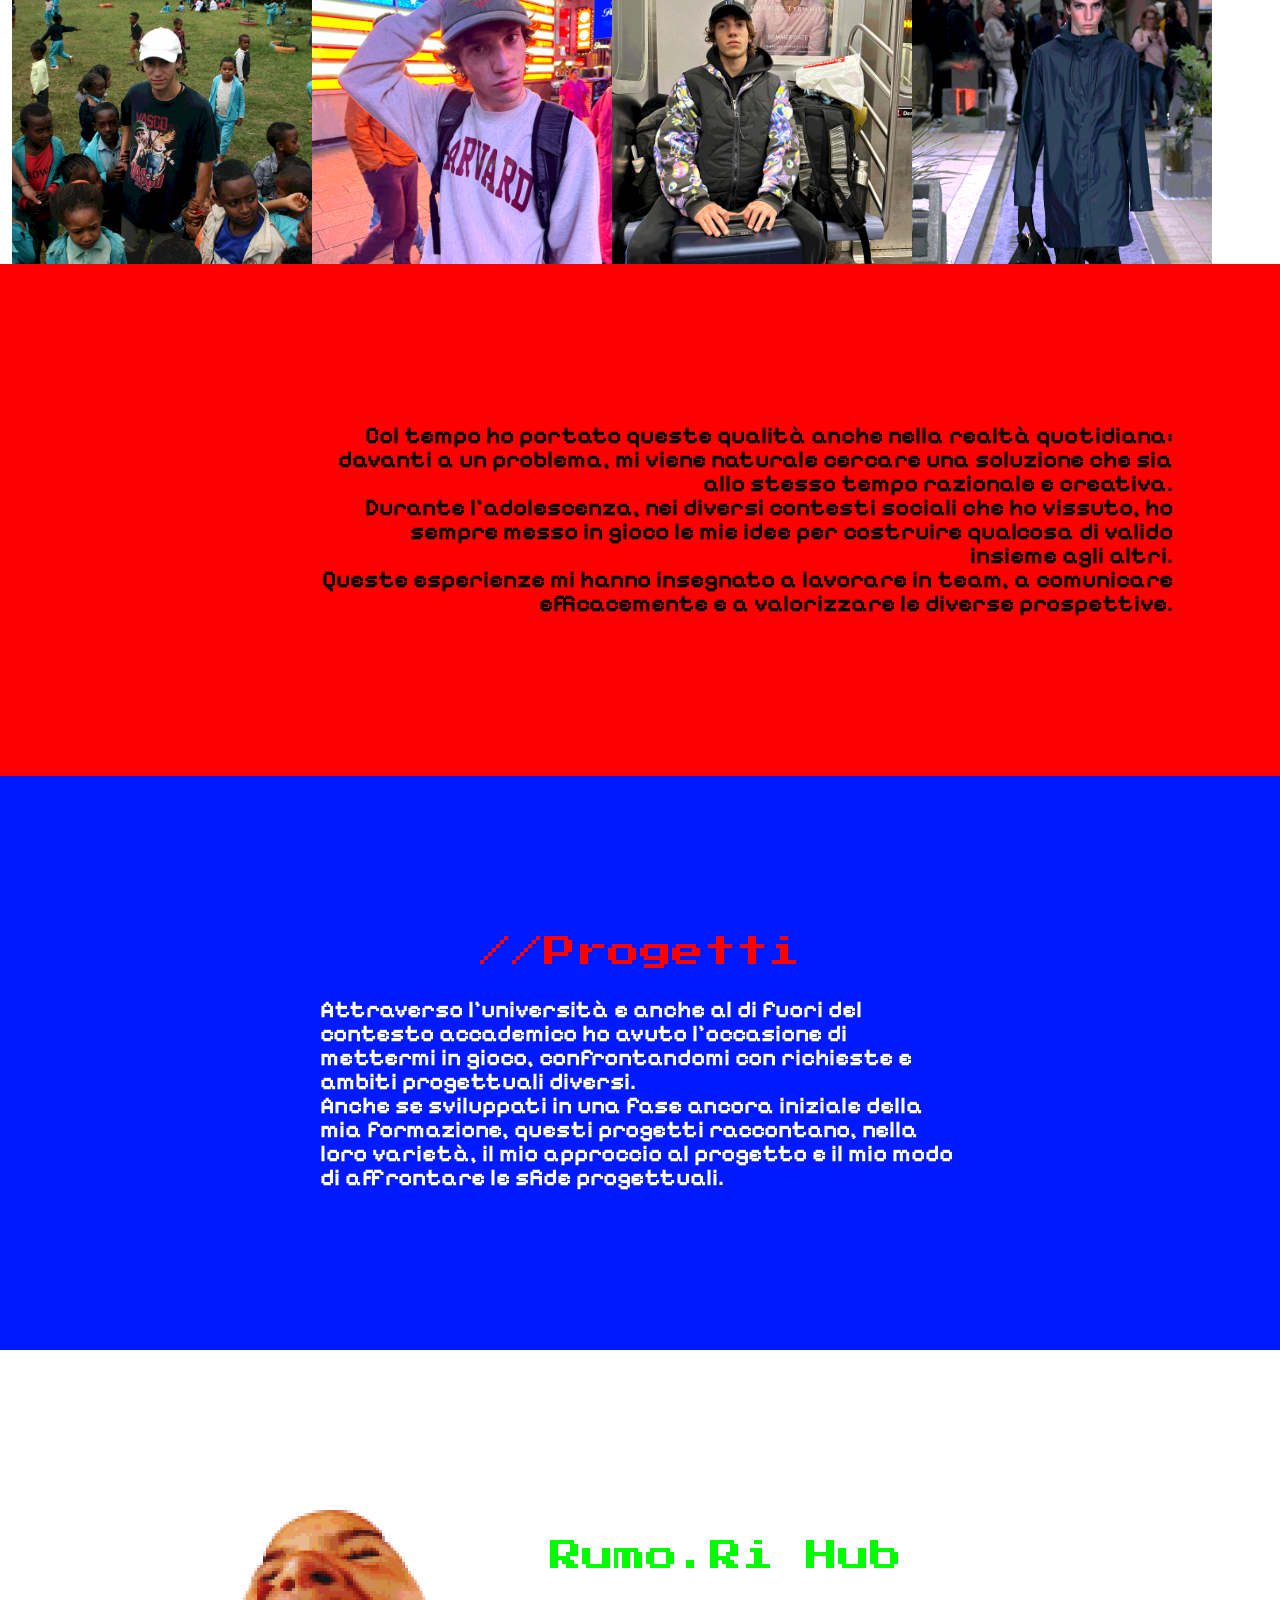
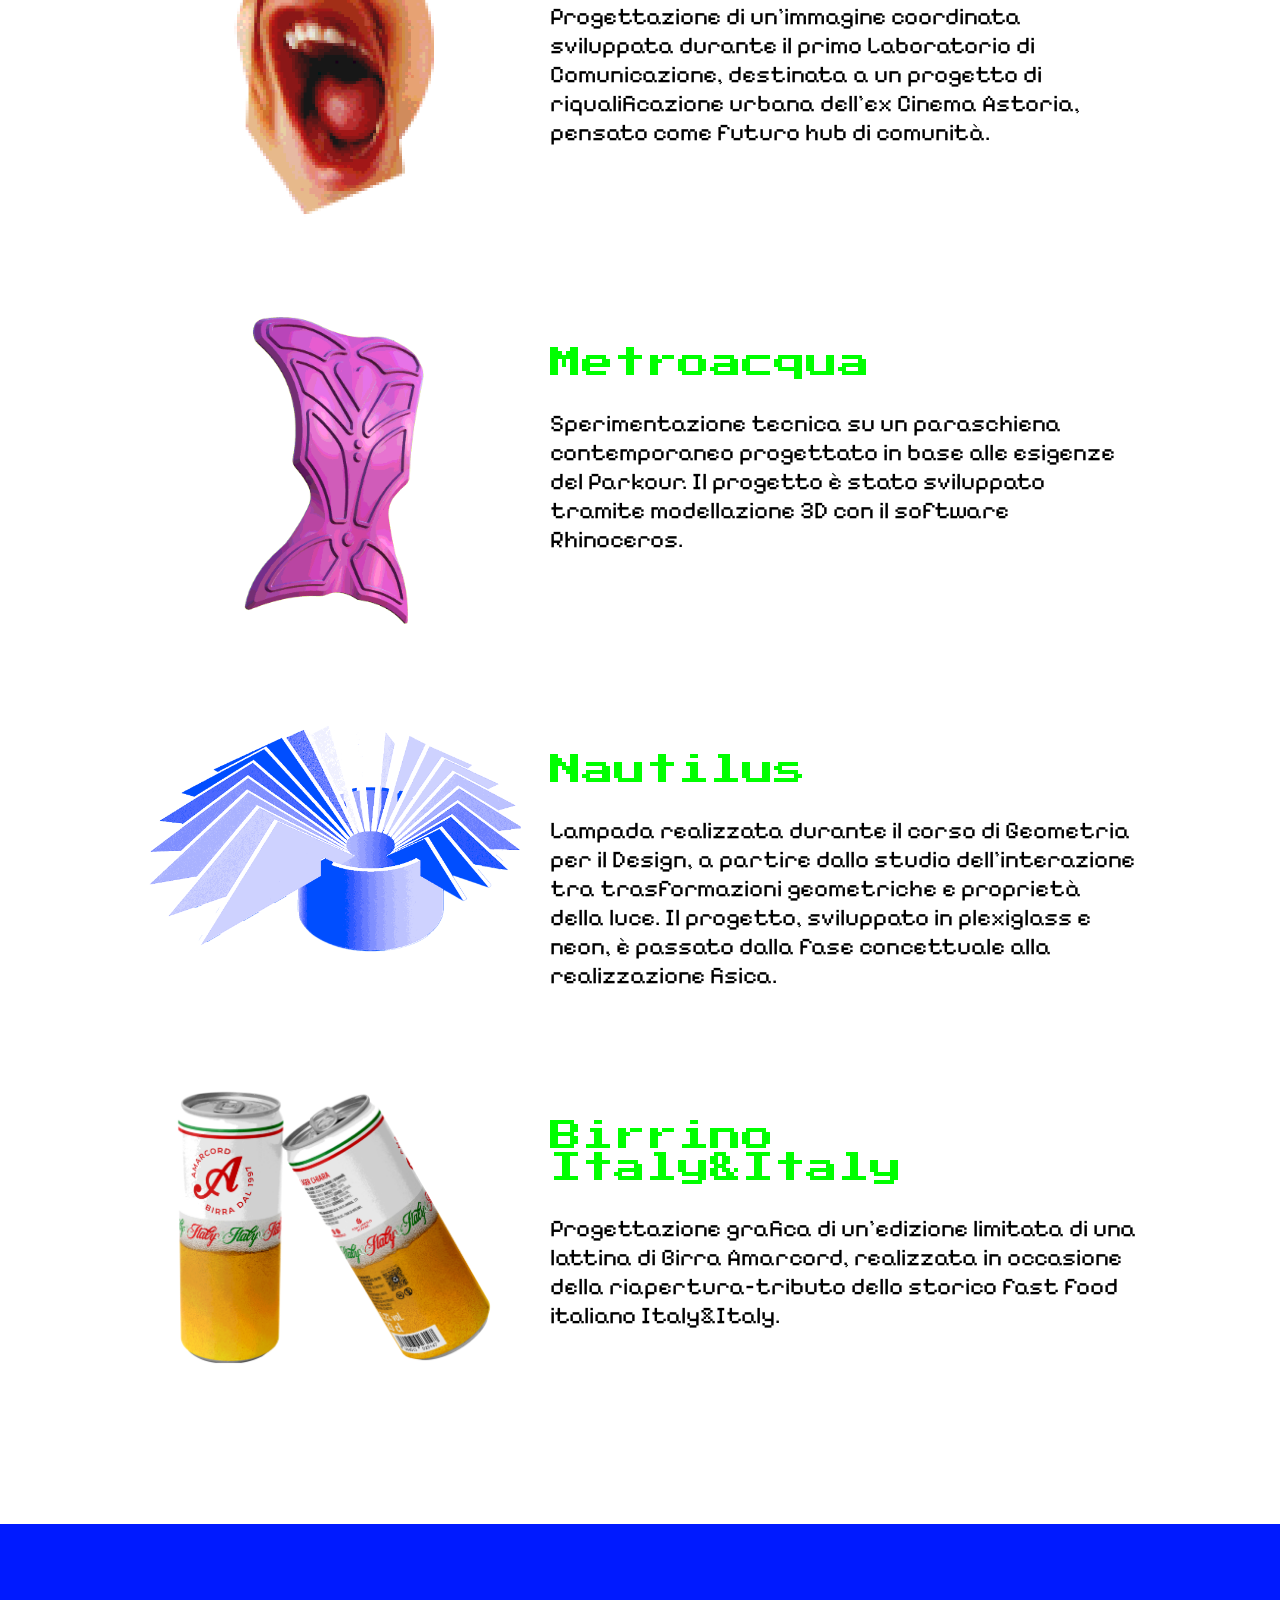
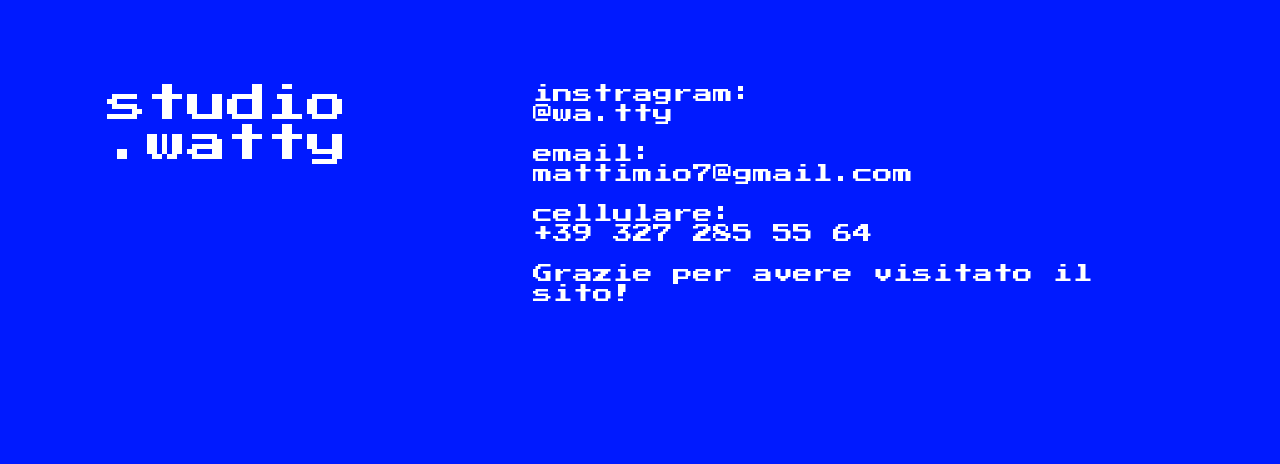
==== commit 102fb554: "mancava una barra" ====
--- a/index.html
+++ b/index.html
@@ -5,6 +5,7 @@
     <meta charset="UTF-8">
     <meta name="viewport" content="width=device-width, initial-scale=1.0">
     <title>Testo in colonne</title>
+    <link rel="icon" href="imgs/favicon.png" type="image/x-icon">
     <link rel="stylesheet" href="css/bootstrap-grid.css">
     <link rel="stylesheet" href="css/css.css">
     <link rel="preconnect" href="https://fonts.googleapis.com">
@@ -104,7 +105,7 @@
 
         <div class="row quinta" id="progetti">
             <div class="col-12 offset-md-3 col-md-6 progetti-intro">
-                <h1>/Progetti</h1>
+                <h1>//Progetti</h1>
                 <p>Attraverso l’università e anche al di fuori del contesto accademico ho avuto l’occasione di mettermi in gioco, confrontandomi con richieste e ambiti progettuali diversi.
                     <br>Anche se sviluppati in una fase ancora iniziale della mia formazione, questi progetti raccontano, nella loro varietà, il mio approccio al progetto e il mio modo di affrontare le sfide progettuali.
                 </p>
